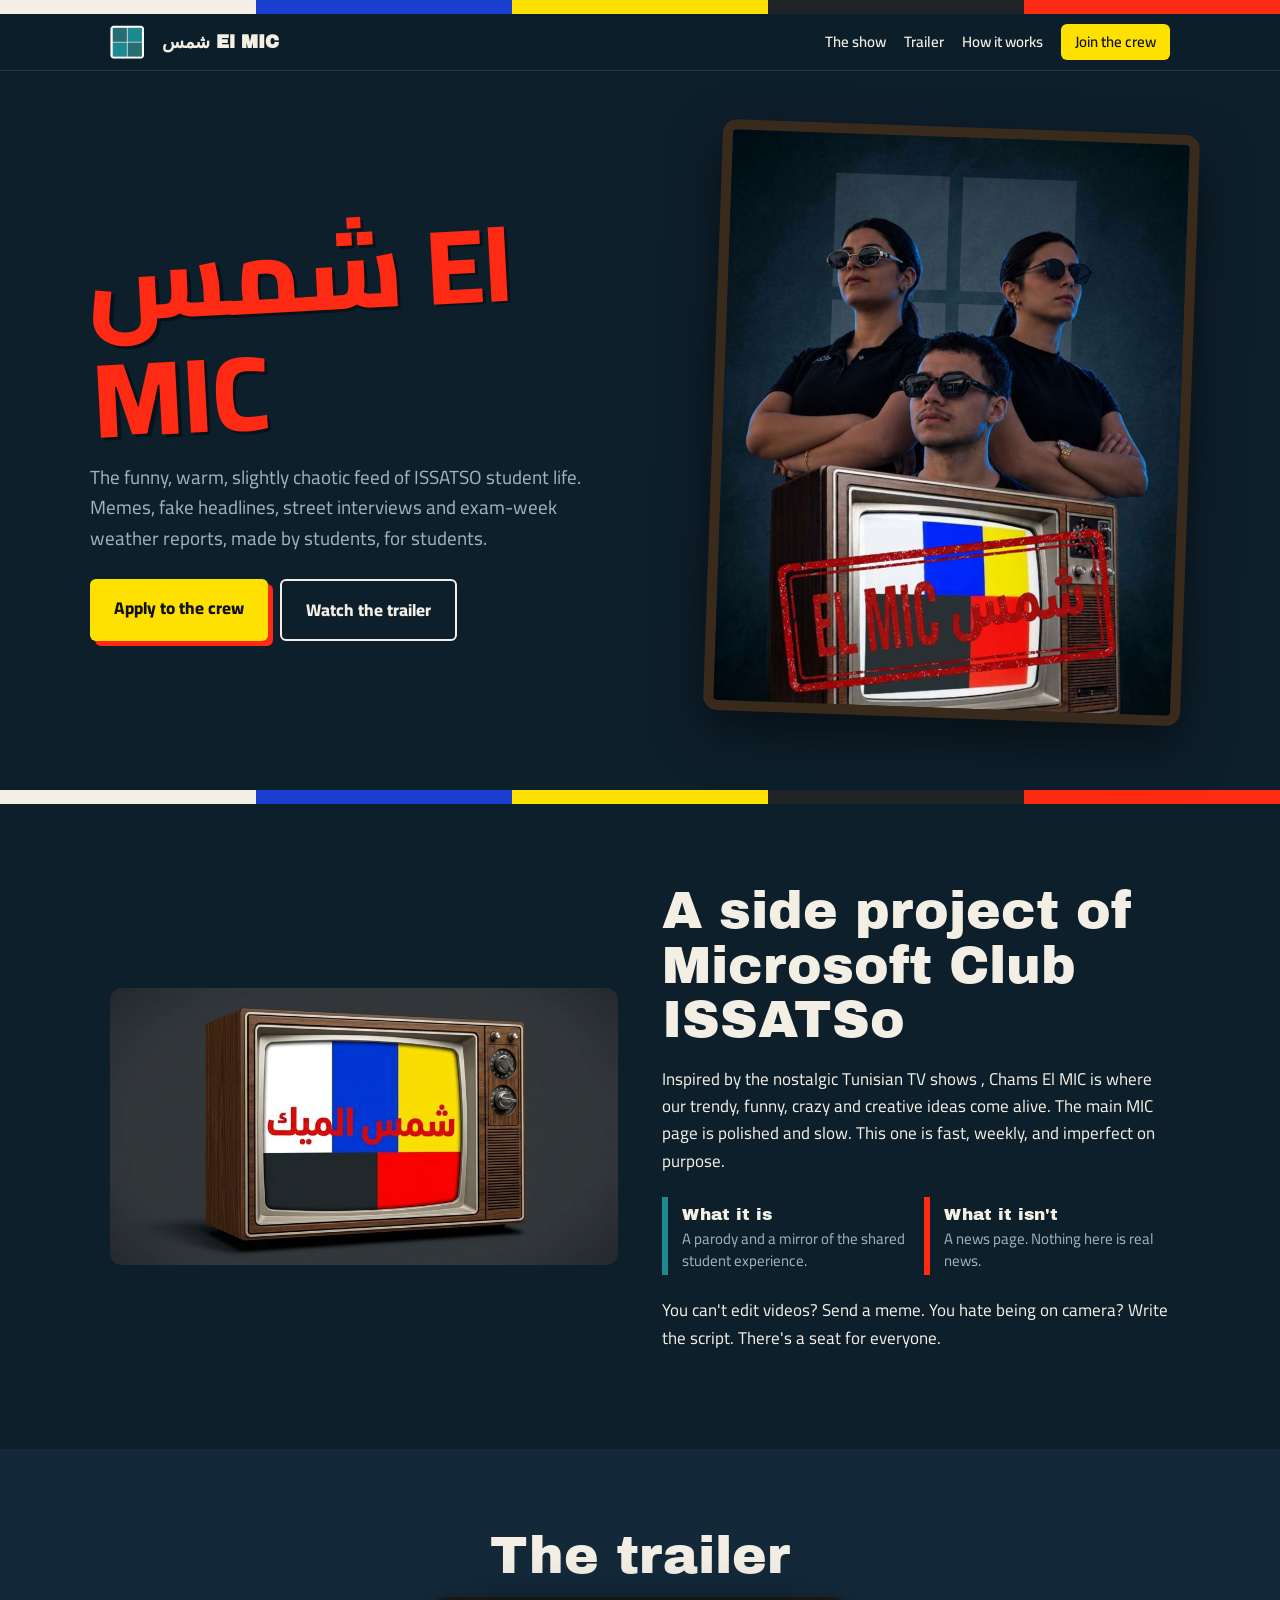
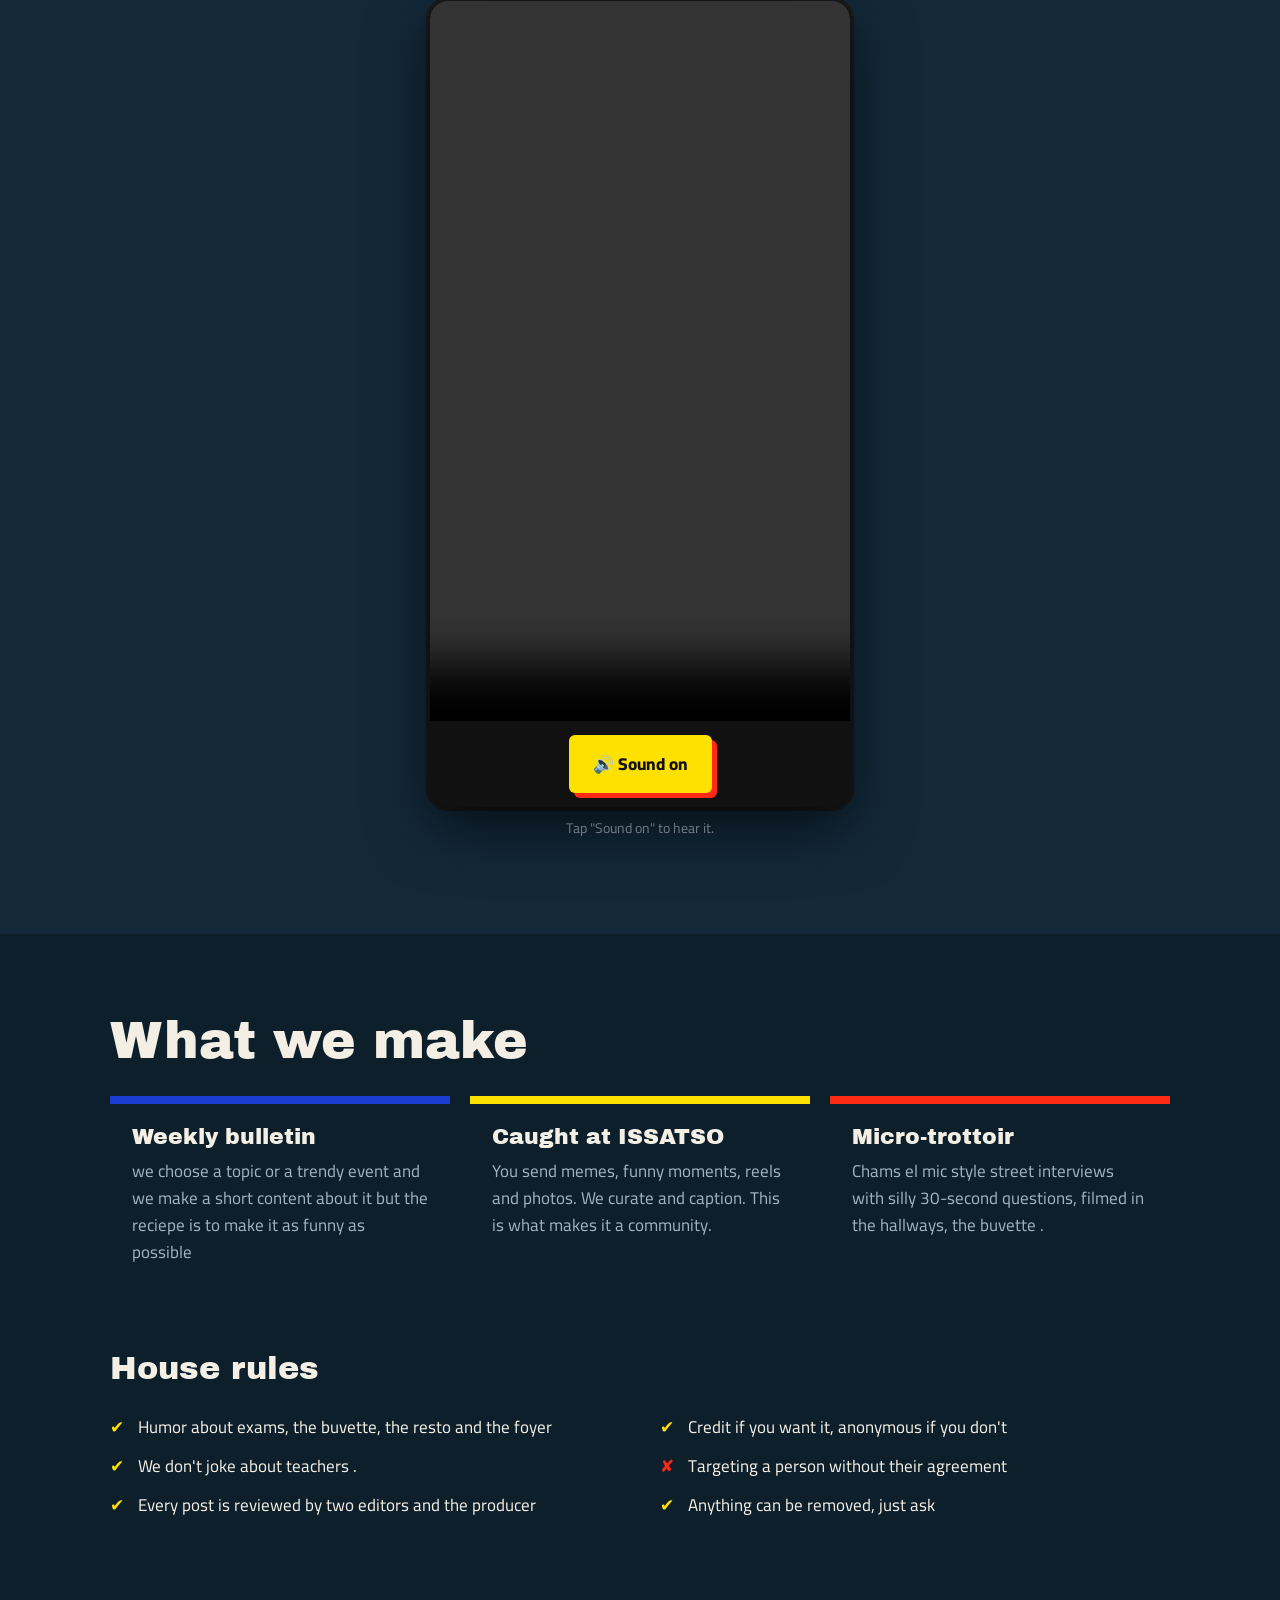
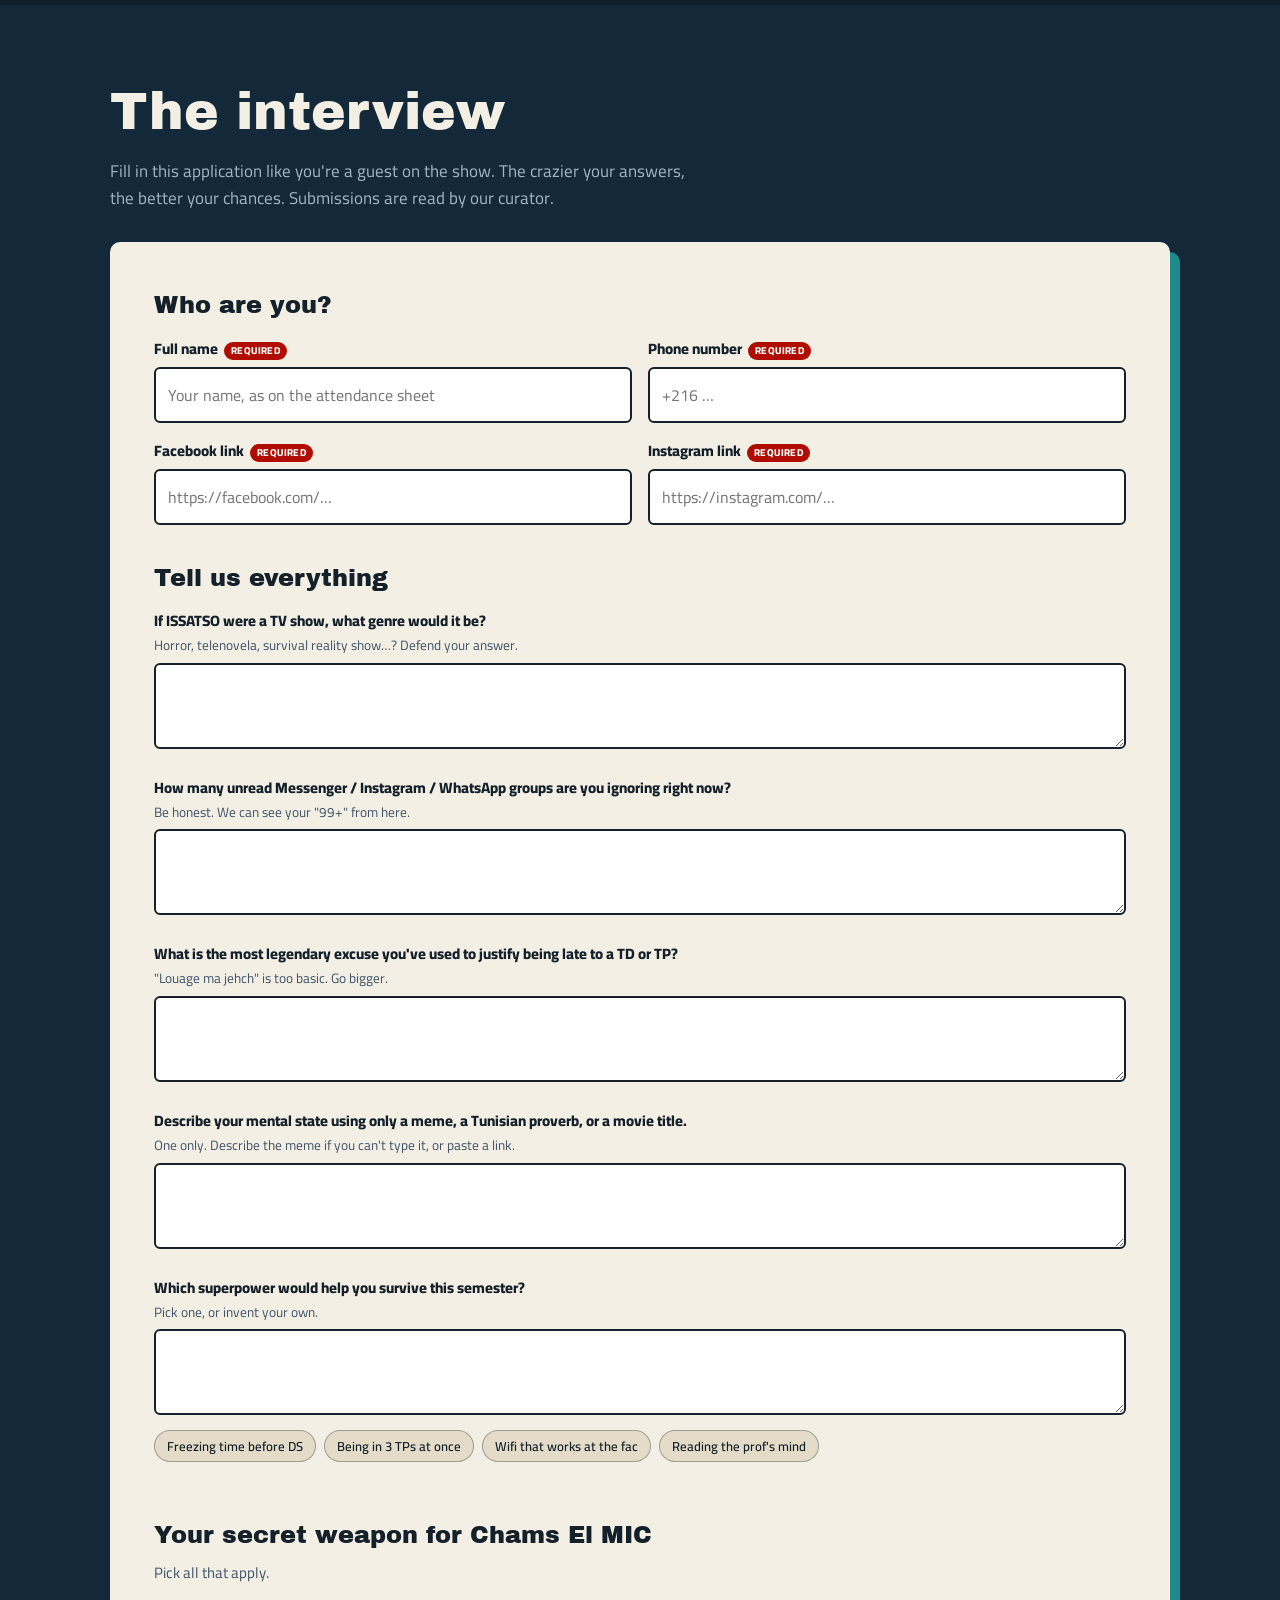
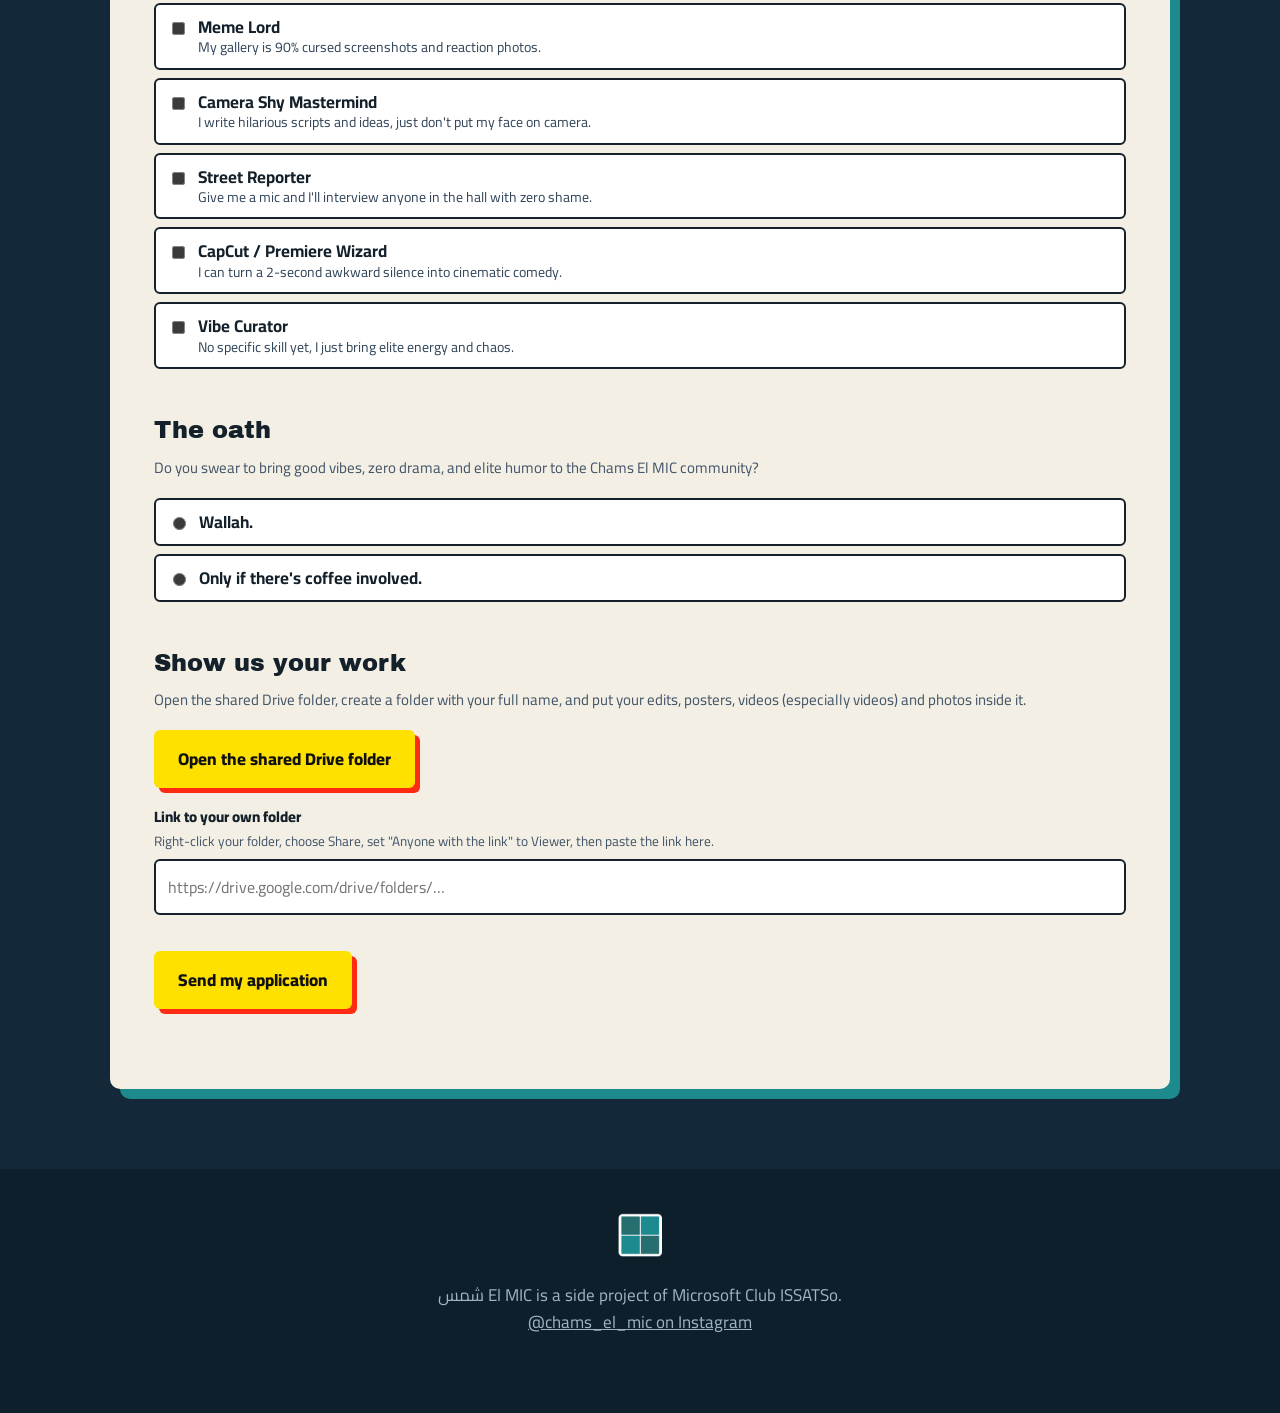
==== index.html @ e23e16e4 "fix: rename main html file to index.html for Netlify deploy" ====
<!DOCTYPE html>
<html lang="en">

<head>
  <meta charset="utf-8">
  <meta name="viewport" content="width=device-width, initial-scale=1, viewport-fit=cover">
  <title>شمس El MIC — Join the crew</title>
  <link rel="icon"
    href="data:image/svg+xml,%3Csvg xmlns='http://www.w3.org/2000/svg' viewBox='0 0 100 100'%3E%3Ctext y='.9em' font-size='90'%3E📺%3C/text%3E%3C/svg%3E">
  <link href="https://fonts.googleapis.com/css2?family=Archivo+Black&family=Cairo:wght@400;600;800&display=swap"
    rel="stylesheet">
  <link rel="stylesheet" href="styles.css">
</head>

<body>
  <div class="bars"></div>
  <nav>
    <div class="in"><img
        src="[data-uri]"
        alt="Microsoft Club ISSATSo logo"><b>شمس El MIC</b>
      <a class="l" href="#about">The show</a><a class="l" href="#trailer">Trailer</a><a class="l" href="#how">How it
        works</a><a class="btn" href="#join">Join the crew</a>
    </div>
  </nav>

  <header class="wrap hero">
    <div>
      <h1><span class="ar">شمس El MIC</span></h1>
      <p>The funny, warm, slightly chaotic feed of ISSATSO student life. Memes, fake headlines, street interviews and
        exam-week weather reports, made by students, for students.</p>
      <div class="cta"><a class="b y" href="#join">Apply to the crew</a><a class="b o" href="#trailer">Watch the
          trailer</a></div>
    </div>
    <img class="poster"
      src="[data-uri]"
      alt="Three students in sunglasses behind a retro TV stamped Chams El MIC">
  </header>
  <div class="bars"></div>

  <section id="about">
    <div class="wrap two">
      <img
        src="[data-uri]"
        alt="Retro TV showing the Chams El MIC test card">
      <div>
        <h2>A side project of Microsoft Club ISSATSo</h2>
        <p>Inspired by the nostalgic Tunisian TV shows , Chams El MIC is where our trendy, funny, crazy
          and creative ideas come alive. The main MIC page is polished and slow. This one is fast, weekly, and imperfect
          on purpose.</p>
        <div class="what">
          <div><b>What it is</b><span>A parody and a mirror of the shared student experience.</span></div>
          <div class="no"><b>What it isn't</b><span>A news page. Nothing here is real news.</span></div>
        </div>
        <p class="offer-note">You can't edit videos? Send a meme. You hate being on camera? Write the script.
          There's a seat for everyone.</p>
      </div>
    </div>
  </section>

  <section id="trailer" class="sec2">
    <div class="wrap">
      <h2 class="section-heading-centered">The trailer</h2>
      <div class="cinema">
        <div class="cinema-screen" id="screen"></div>
        <div class="cinema-controls">
          <button class="b y" id="mute" type="button" hidden>🔊 Sound on</button>
        </div>
      </div>
      <p class="trailer-note" id="tnote"></p>
    </div>
  </section>

  <section id="how">
    <div class="wrap">
      <h2>What we make</h2>
      <div class="steps">
        <article>
          <h3>Weekly bulletin</h3>
          <p>we choose a topic or a trendy event and we make a short content about it but the reciepe is to make it as
            funny as possible </p>
        </article>
        <article>
          <h3>Caught at ISSATSO</h3>
          <p>You send memes, funny moments, reels and photos. We curate and caption. This is what makes it a community.
          </p>
        </article>
        <article>
          <h3>Micro-trottoir</h3>
          <p>Chams el mic style street interviews with silly 30-second questions, filmed in the hallways, the buvette .
          </p>
        </article>
      </div>
      <h2 class="house-rules-heading">House rules</h2>
      <ul class="charter">
        <li>Humor about exams, the buvette, the resto and the foyer</li>
        <li>We don't joke about teachers .</li>
        <li>Every post is reviewed by two editors and the producer</li>
        <li>Credit if you want it, anonymous if you don't</li>
        <li class="n">Targeting a person without their agreement</li>
        <li>Anything can be removed, just ask</li>
      </ul>
    </div>
  </section>

  <section id="join" class="sec2">
    <div class="wrap">
      <h2>The interview</h2>
      <p class="application-intro">Fill in this application like you're a guest on the show. The crazier
        your answers, the better your chances. Submissions are read by our curator.</p>
      <form id="f" novalidate>
        <div id="formbody">
          <fieldset>
            <legend>Who are you?</legend>
            <div class="g">
              <label class="f">Full name<small class="req-note">Required</small><input type="text" name="name" required autocomplete="name"
                  placeholder="Your name, as on the attendance sheet"></label>
              <label class="f">Phone number<small class="req-note">Required</small><input type="tel" name="phone" required autocomplete="tel"
                  placeholder="+216 …"></label>
              <label class="f">Facebook link<small class="req-note">Required</small><input type="url" name="facebook" required
                  placeholder="https://facebook.com/…"></label>
              <label class="f">Instagram link<small class="req-note">Required</small><input type="url" name="instagram" required
                  placeholder="https://instagram.com/…"></label>
            </div>
          </fieldset>
          <fieldset>
            <legend>Tell us everything</legend>
            <div class="q"><label class="f">If ISSATSO were a TV show, what genre would it be?<small>Horror, telenovela,
                  survival reality show…? Defend your answer.</small><textarea name="q_genre"></textarea></label></div>
            <div class="q"><label class="f">How many unread Messenger / Instagram / WhatsApp groups are you ignoring
                right now?<small>Be honest. We can see your "99+" from here.</small><textarea
                  name="q_groups"></textarea></label></div>
            <div class="q"><label class="f">What is the most legendary excuse you've used to justify being late to a TD
                or TP?<small>"Louage ma jehch" is too basic. Go bigger.</small><textarea
                  name="q_excuse"></textarea></label></div>
            <div class="q"><label class="f">Describe your mental state using only a meme, a Tunisian proverb, or a movie
                title.<small>One only. Describe the meme if you can't type it, or paste a link.</small><textarea
                  name="q_mind"></textarea></label></div>
            <div class="q"><label class="f">Which superpower would help you survive this semester?<small>Pick one, or
                  invent your own.</small><textarea name="q_power" id="power"></textarea></label>
              <div class="chips" data-for="power"><button type="button">Freezing time before DS</button><button
                  type="button">Being in 3 TPs at once</button><button type="button">Wifi that works at the
                  fac</button><button type="button">Reading the prof's mind</button></div>
            </div>
          </fieldset>
          <fieldset>
            <legend>Your secret weapon for Chams El MIC</legend>
            <p class="sub">Pick all that apply.</p>
            <label class="opt"><input type="checkbox" name="weapon" value="Meme Lord">
              <div><b>Meme Lord</b><span>My gallery is 90% cursed screenshots and reaction photos.</span></div>
            </label>
            <label class="opt"><input type="checkbox" name="weapon" value="Camera Shy Mastermind">
              <div><b>Camera Shy Mastermind</b><span>I write hilarious scripts and ideas, just don't put my face on
                  camera.</span></div>
            </label>
            <label class="opt"><input type="checkbox" name="weapon" value="Street Reporter">
              <div><b>Street Reporter</b><span>Give me a mic and I'll interview anyone in the hall with zero
                  shame.</span></div>
            </label>
            <label class="opt"><input type="checkbox" name="weapon" value="CapCut/Premiere Wizard">
              <div><b>CapCut / Premiere Wizard</b><span>I can turn a 2-second awkward silence into cinematic
                  comedy.</span></div>
            </label>
            <label class="opt"><input type="checkbox" name="weapon" value="Vibe Curator">
              <div><b>Vibe Curator</b><span>No specific skill yet, I just bring elite energy and chaos.</span></div>
            </label>
          </fieldset>
          <fieldset>
            <legend>The oath</legend>
            <p class="sub">Do you swear to bring good vibes, zero drama, and elite humor to the Chams El MIC community?
            </p>
            <label class="opt"><input type="radio" name="oath" value="Wallah I swear" required>
              <div><b>Wallah.</b></div>
            </label>
            <label class="opt"><input type="radio" name="oath" value="Only if there's coffee involved">
              <div><b>Only if there's coffee involved.</b></div>
            </label>
          </fieldset>
          <fieldset>
            <legend>Show us your work</legend>
            <p class="sub">Open the shared Drive folder, create a folder with your full name, and put your edits,
              posters, videos (especially videos) and photos inside it.</p>
            <p><a class="b y"
                href="https://drive.google.com/drive/folders/1q2_h8qsWK98lzIp7lBUk5NIuYo87Y4Lu?usp=sharing"
                target="_blank" rel="noopener">Open the shared Drive folder</a></p>
            <label class="f">Link to your own folder<small>Right-click your folder, choose Share, set "Anyone with the
                link" to Viewer, then paste the link here.</small><input type="url" name="drive"
                placeholder="https://drive.google.com/drive/folders/…"></label>
          </fieldset>
          <div class="form-actions">
            <button class="b y" type="submit" id="go">Send my application</button>
            <button class="b o" type="button" id="dlpdf">⬇ Download as PDF</button>
          </div>
          <div class="err" id="err" role="alert"></div>
        </div>
        <div id="ok" tabindex="-1"></div>
      </form>
    </div>
  </section>

  <footer>
    <div class="wrap"><img
        src="[data-uri]"
        alt="">
      <p>شمس El MIC is a side project of Microsoft Club ISSATSo.<br><a href="https://www.instagram.com/chams_el_mic/"
          target="_blank" rel="noopener">@chams_el_mic on Instagram</a></p>
    </div>
  </footer>

  <script src="script.js" defer></script>
</body>

</html>
---- styles.css ----
:root {
      --bg: #0e1f2c;
      --bg2: #13293a;
      --ink: #f3efe4;
      --mute: #9fb3c0;
      --blue: #1a3fd0;
      --yel: #ffe100;
      --red: #ff2a14;
      --teal: #1d8a8d;
      --char: #202426;
      --r: 6px;
      box-sizing: border-box;
      padding-top: env(safe-area-inset-top, 0px);
      padding-bottom: env(safe-area-inset-bottom, 0px)
    }

    @media (prefers-color-scheme:dark) {
      :root:not([data-theme="light"]) {
        --bg: #0e1f2c
      }
    }

    :root[data-theme="dark"] {
      --bg: #0e1f2c
    }

    html {
      scroll-padding-top: 70px;
      scroll-behavior: smooth;
      color-scheme: dark
    }

    * {
      box-sizing: border-box
    }

    body {
      margin: 0;
      background: var(--bg);
      color: var(--ink);
      font: 400 17px/1.6 Cairo, system-ui, sans-serif;
      overflow-x: hidden
    }

    h1,
    h2,
    h3 {
      font-family: 'Archivo Black', Cairo, sans-serif;
      font-weight: 400;
      line-height: 1.05;
      margin: 0
    }

    a {
      color: inherit
    }

    :focus-visible {
      outline: 3px solid var(--yel);
      outline-offset: 3px
    }

    .bars {
      height: 14px;
      background: linear-gradient(90deg, #f3efe4 0 20%, var(--blue) 20% 40%, var(--yel) 40% 60%, var(--char) 60% 80%, var(--red) 80%)
    }

    nav {
      position: sticky;
      top: 0;
      z-index: 20;
      background: rgba(14, 31, 44, .92);
      backdrop-filter: blur(8px);
      border-bottom: 1px solid #ffffff1f
    }

    nav .in {
      max-width: 1100px;
      margin: auto;
      padding: 10px 20px;
      display: flex;
      align-items: center;
      gap: 18px
    }

    nav img {
      width: 34px;
      height: 34px
    }

    nav b {
      font-family: 'Archivo Black';
      margin-right: auto;
      font-size: 18px
    }

    nav a {
      text-decoration: none;
      font-weight: 600;
      font-size: 15px
    }

    nav a.btn {
      background: var(--yel);
      color: #111;
      padding: 6px 14px;
      border-radius: var(--r)
    }

    @media(max-width:640px) {
      nav .l {
        display: none
      }
    }

    .wrap {
      max-width: 1100px;
      margin: auto;
      padding: 0 20px
    }

    section {
      padding: 80px 0
    }

    .hero {
      display: grid;
      grid-template-columns: 1.1fr .9fr;
      gap: 40px;
      align-items: center;
      padding: 56px 0 72px
    }

    .hero h1 {
      font-size: clamp(44px, 8vw, 92px)
    }

    .hero h1 .ar {
      display: block;
      color: var(--red);
      font-family: Cairo;
      font-weight: 800;
      font-size: 1.15em;
      line-height: 1.1;
      transform: rotate(-3deg);
      margin: 6px 0 10px;
      text-shadow: 3px 3px 0 #0006
    }

    .hero p {
      max-width: 46ch;
      color: var(--mute);
      font-size: 19px
    }

    .cta {
      display: flex;
      gap: 12px;
      flex-wrap: wrap;
      margin-top: 26px
    }

    .b {
      display: inline-block;
      border: 0;
      cursor: pointer;
      font: 800 17px Cairo;
      padding: 13px 24px;
      border-radius: var(--r);
      text-decoration: none
    }

    .b.y {
      background: var(--yel);
      color: #111;
      box-shadow: 5px 5px 0 var(--red)
    }

    .b.o {
      border: 2px solid var(--ink);
      color: var(--ink);
      background: none
    }

    .b:active {
      transform: translate(2px, 2px)
    }

    .poster {
      border: 10px solid #3a2a1c;
      border-radius: 14px;
      box-shadow: 0 20px 50px #0008;
      transform: rotate(2deg);
      width: 100%;
      display: block
    }

    @media(max-width:820px) {
      .hero {
        grid-template-columns: 1fr
      }

      .poster {
        max-width: 420px;
        margin: auto
      }
    }

    h2 {
      font-size: clamp(32px, 5vw, 52px);
      margin-bottom: 18px
    }

    .two {
      display: grid;
      grid-template-columns: 1fr 1fr;
      gap: 44px;
      align-items: center
    }

    @media(max-width:820px) {
      .two {
        grid-template-columns: 1fr
      }
    }

    .two img {
      width: 100%;
      border-radius: 12px
    }

    .what {
      display: grid;
      grid-template-columns: 1fr 1fr;
      gap: 16px;
      margin-top: 22px
    }

    .what div {
      border-left: 6px solid var(--teal);
      padding: 4px 0 4px 14px
    }

    .what div.no {
      border-color: var(--red)
    }

    .what b {
      display: block;
      font-family: 'Archivo Black';
      font-weight: 400
    }

    .what span {
      color: var(--mute);
      font-size: 15px;
      display: block;
      line-height: 1.45
    }

    .cinema {
      position: relative;
      max-width: 100%;
      margin: 0 auto;
      border-radius: 18px;
      overflow: hidden;
      box-shadow: 0 20px 60px #000a, 0 0 0 4px #1a1a1a;
      background: #000;
    }

    .cinema-screen {
      position: relative;
      width: 100%;
      aspect-ratio: 9/16;
      max-height: 80vh;
      background: #000;
      overflow: hidden;
    }

    @media(min-width:600px) {
      .cinema {
        max-width: 480px;
      }
    }

    @media(min-width:900px) {
      .cinema {
        max-width: 420px;
      }
    }

    .cinema-screen video,
    .cinema-screen iframe {
      width: 100%;
      height: 100%;
      border: 0;
      display: block;
      object-fit: contain;
      background: #000;
    }

    .cinema-controls {
      display: flex;
      gap: 10px;
      justify-content: center;
      flex-wrap: wrap;
      padding: 14px 0;
      background: #111;
    }

    .trailer-note {
      text-align: center;
      color: var(--mute);
      font-size: 14px;
      margin-top: 10px
    }

    .sec2 {
      background: var(--bg2)
    }

    .steps {
      display: grid;
      grid-template-columns: repeat(3, 1fr);
      gap: 20px;
      margin-top: 28px
    }

    @media(max-width:820px) {
      .steps {
        grid-template-columns: 1fr
      }
    }

    .steps article {
      padding: 22px;
      background: var(--bg);
      border-top: 8px solid var(--blue)
    }

    .steps article:nth-child(2) {
      border-color: var(--yel)
    }

    .steps article:nth-child(3) {
      border-color: var(--red)
    }

    .steps h3 {
      font-size: 22px;
      margin-bottom: 8px
    }

    .steps p {
      margin: 0;
      color: var(--mute)
    }

    .charter {
      columns: 2;
      gap: 40px;
      margin: 22px 0 0;
      padding: 0;
      list-style: none
    }

    @media(max-width:700px) {
      .charter {
        columns: 1
      }
    }

    .charter li {
      break-inside: avoid;
      padding: 6px 0 6px 28px;
      position: relative
    }

    .charter li:before {
      content: "✔";
      position: absolute;
      left: 0;
      color: var(--yel)
    }

    .charter li.n:before {
      content: "✘";
      color: var(--red)
    }

    form {
      background: #f3efe4;
      color: #14202a;
      padding: clamp(20px, 4vw, 44px);
      border-radius: 10px;
      box-shadow: 10px 10px 0 var(--teal);
      margin-top: 30px
    }

    fieldset {
      border: 0;
      padding: 0;
      margin: 0 0 34px
    }

    legend {
      font-family: 'Archivo Black';
      font-size: 24px;
      padding: 0 0 12px;
      color: #14202a
    }

    .sub {
      margin: -6px 0 18px;
      color: #44566a;
      font-size: 15px
    }

    .g {
      display: grid;
      grid-template-columns: 1fr 1fr;
      gap: 16px
    }

    @media(max-width:700px) {
      .g {
        grid-template-columns: 1fr
      }
    }

    label.f {
      display: block;
      font-weight: 800;
      font-size: 15px
    }

    .f small {
      display: block;
      font-weight: 400;
      color: #44566a;
      font-size: 13.5px;
      margin-top: 2px
    }

    input[type=text],
    input[type=url],
    input[type=tel],
    textarea {
      width: 100%;
      margin-top: 6px;
      padding: 11px 12px;
      border: 2px solid #14202a;
      border-radius: var(--r);
      background: #fff;
      font: 400 16px Cairo;
      color: #14202a
    }

    textarea {
      min-height: 84px;
      resize: vertical
    }

    .q {
      margin-bottom: 20px
    }

    .chips {
      display: flex;
      gap: 8px;
      flex-wrap: wrap;
      margin-top: 8px
    }

    .chips button {
      font: 600 13px Cairo;
      background: #e4dcc8;
      border: 1px solid #14202a55;
      border-radius: 99px;
      padding: 3px 12px;
      cursor: pointer;
      color: #14202a
    }

    .opt {
      display: flex;
      gap: 10px;
      align-items: flex-start;
      padding: 11px 12px;
      border: 2px solid #14202a;
      border-radius: var(--r);
      margin-bottom: 8px;
      cursor: pointer;
      background: #fff
    }

    .opt:has(input:checked) {
      background: var(--yel)
    }

    .opt input {
      margin-top: 6px;
      accent-color: #14202a
    }

    .opt b {
      display: block;
      line-height: 1.3
    }

    .opt span {
      font-size: 14px;
      color: #33465a;
      line-height: 1.35;
      display: block
    }

    .form-actions {
      display: flex;
      gap: 12px;
      flex-wrap: wrap;
      align-items: center;
      margin-bottom: 10px
    }

    .req-note,
    .f small.req-note {
      display: inline-block;
      font-size: 10px;
      font-weight: 800;
      color: #fff;
      background: #b00d00;
      padding: 1px 7px;
      border-radius: 99px;
      letter-spacing: .04em;
      text-transform: uppercase;
      margin-left: 6px;
      vertical-align: middle
    }

    .err {
      color: #b00d00;
      font-weight: 800;
      margin-top: 10px;
      min-height: 1.4em
    }

    #ok {
      display: none;
      text-align: center;
      padding: 30px 10px
    }

    #ok h3 {
      font-size: 34px;
      color: #14202a
    }

    #ok pre {
      text-align: left;
      white-space: pre-wrap;
      background: #fff;
      border: 2px dashed #14202a;
      padding: 14px;
      border-radius: 8px;
      max-height: 240px;
      overflow: auto;
      font: 400 13px Cairo
    }

    footer {
      padding: 44px 0 60px;
      text-align: center;
      color: var(--mute)
    }

    footer img {
      width: 44px
    }
  

    .offer-note {
      margin-top: 22px
    }

    .section-heading-centered {
      text-align: center
    }

    .house-rules-heading {
      margin-top: 64px;
      font-size: 32px
    }

    .application-intro {
      max-width: 60ch;
      color: var(--mute)
    }

    .b.o.dark-button {
      color: #14202a;
      border-color: #14202a
    }

    .form-hidden {
      display: none
    }

    #ok.is-visible {
      display: block
    }
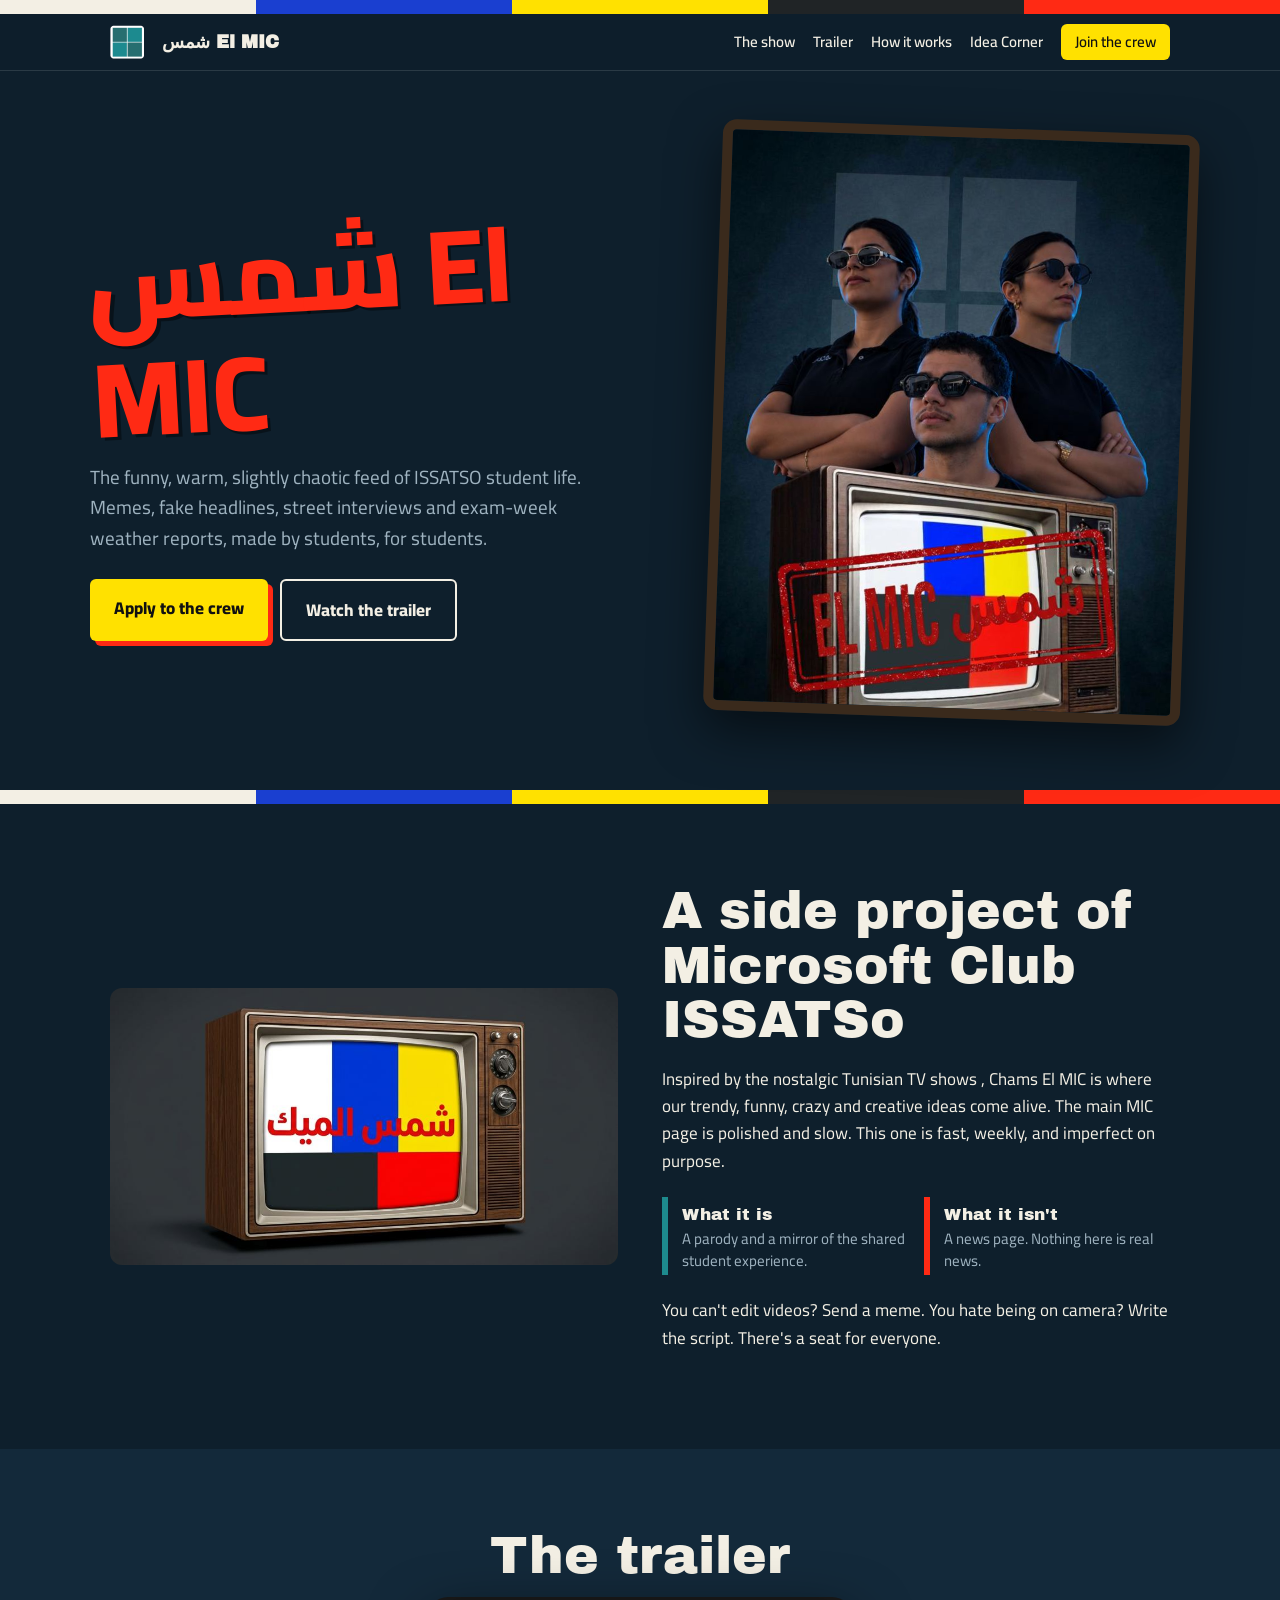
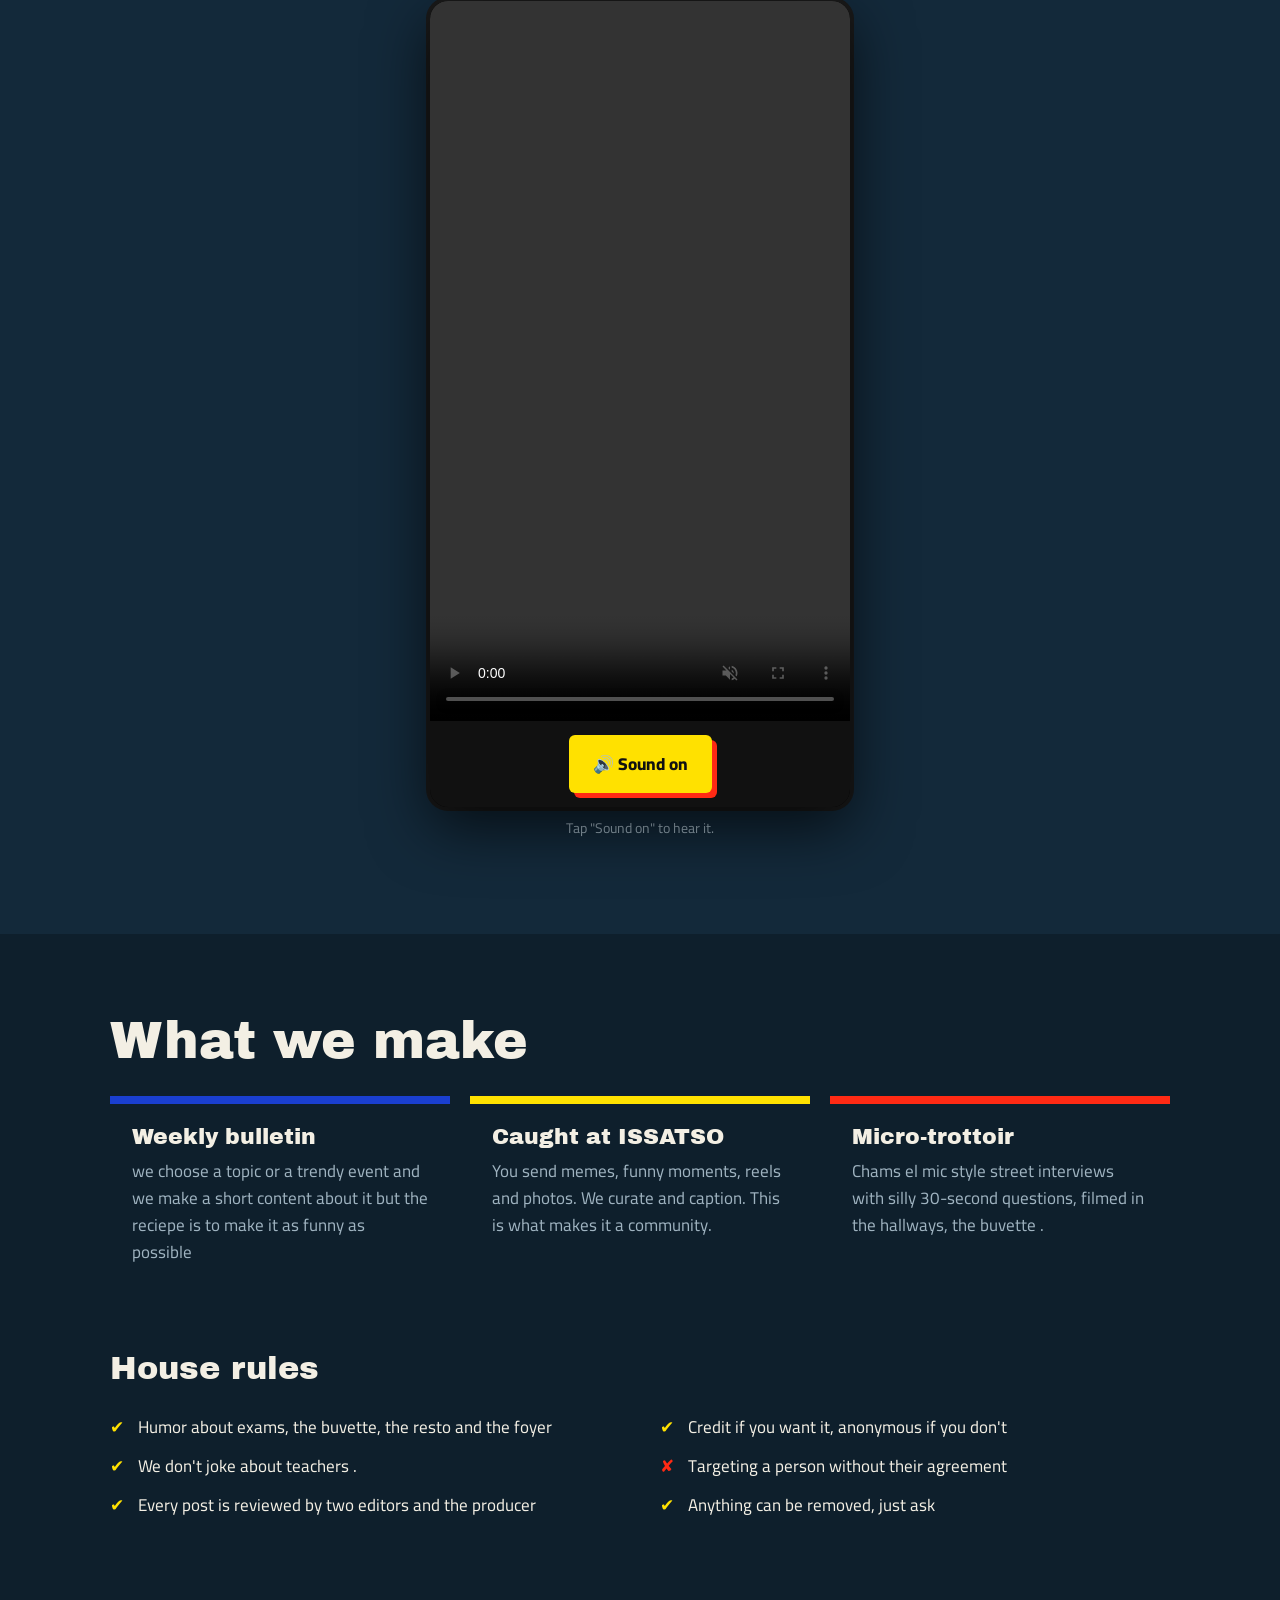
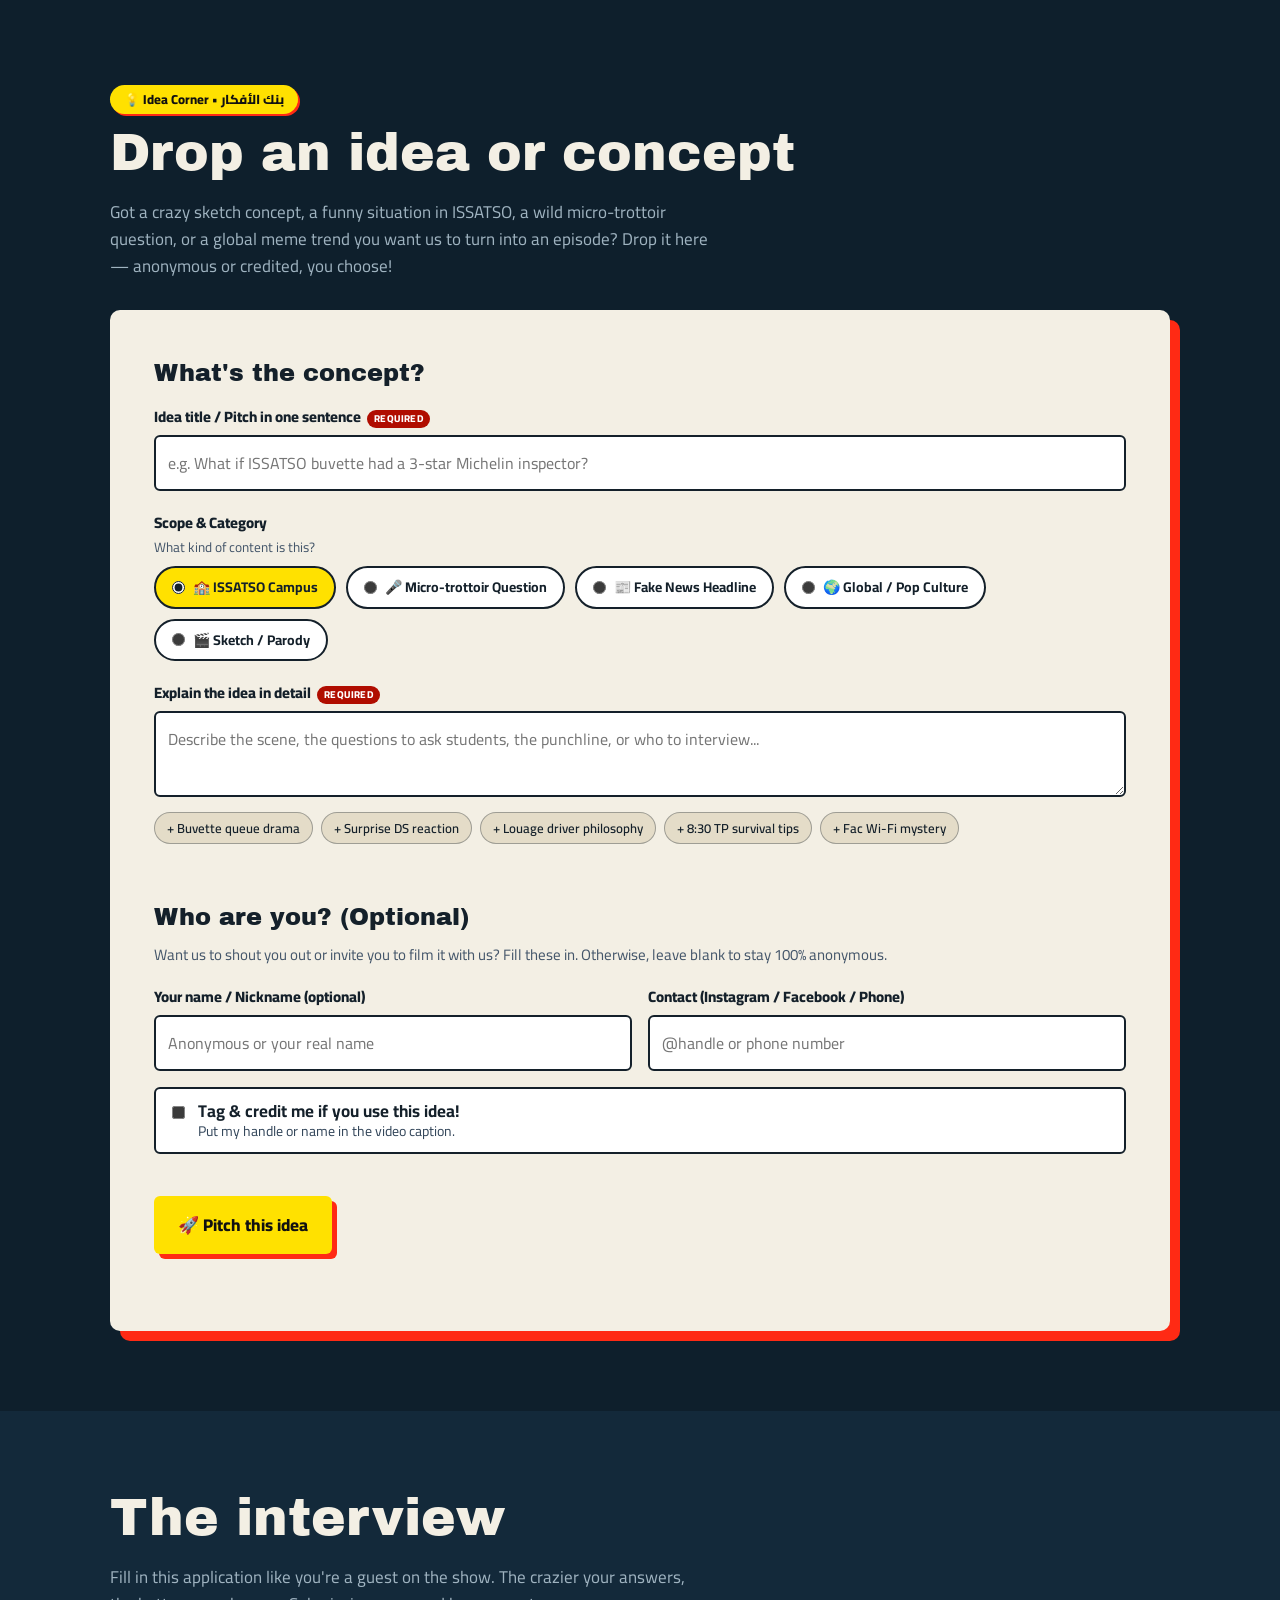
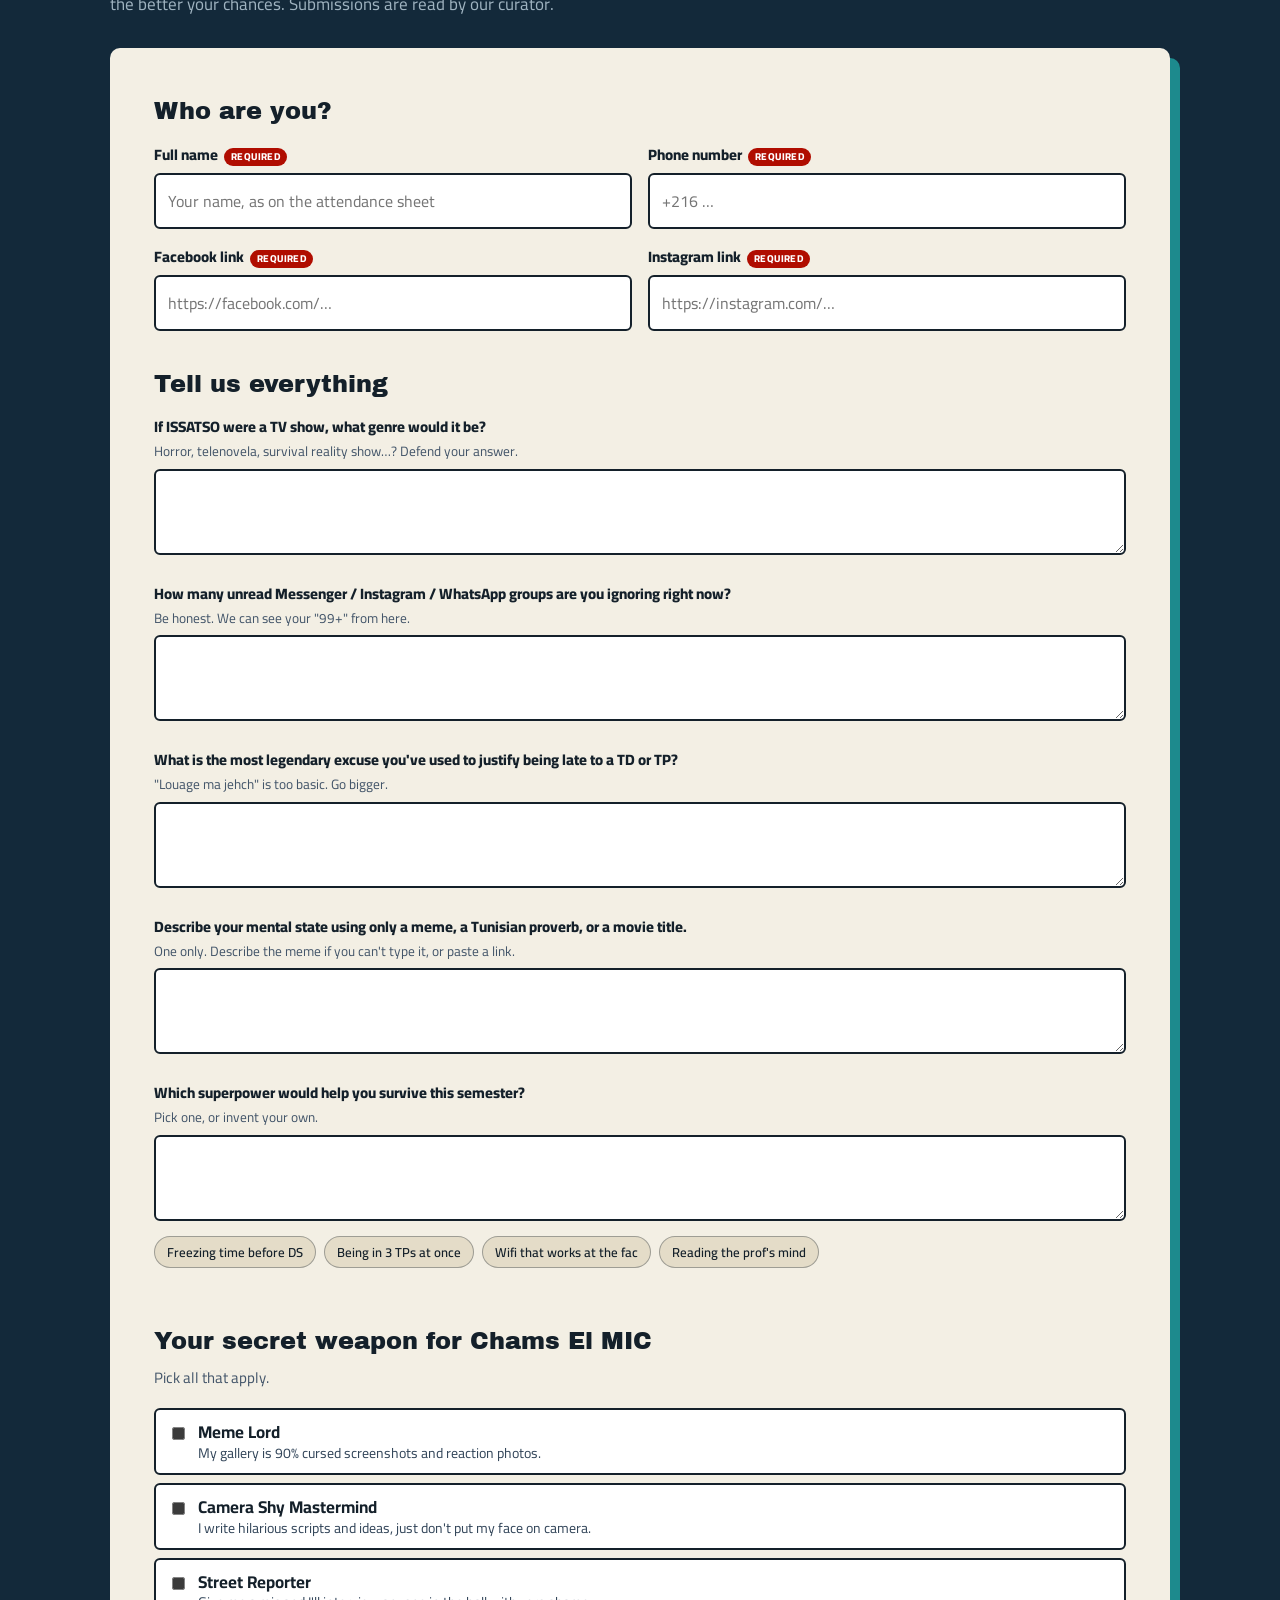
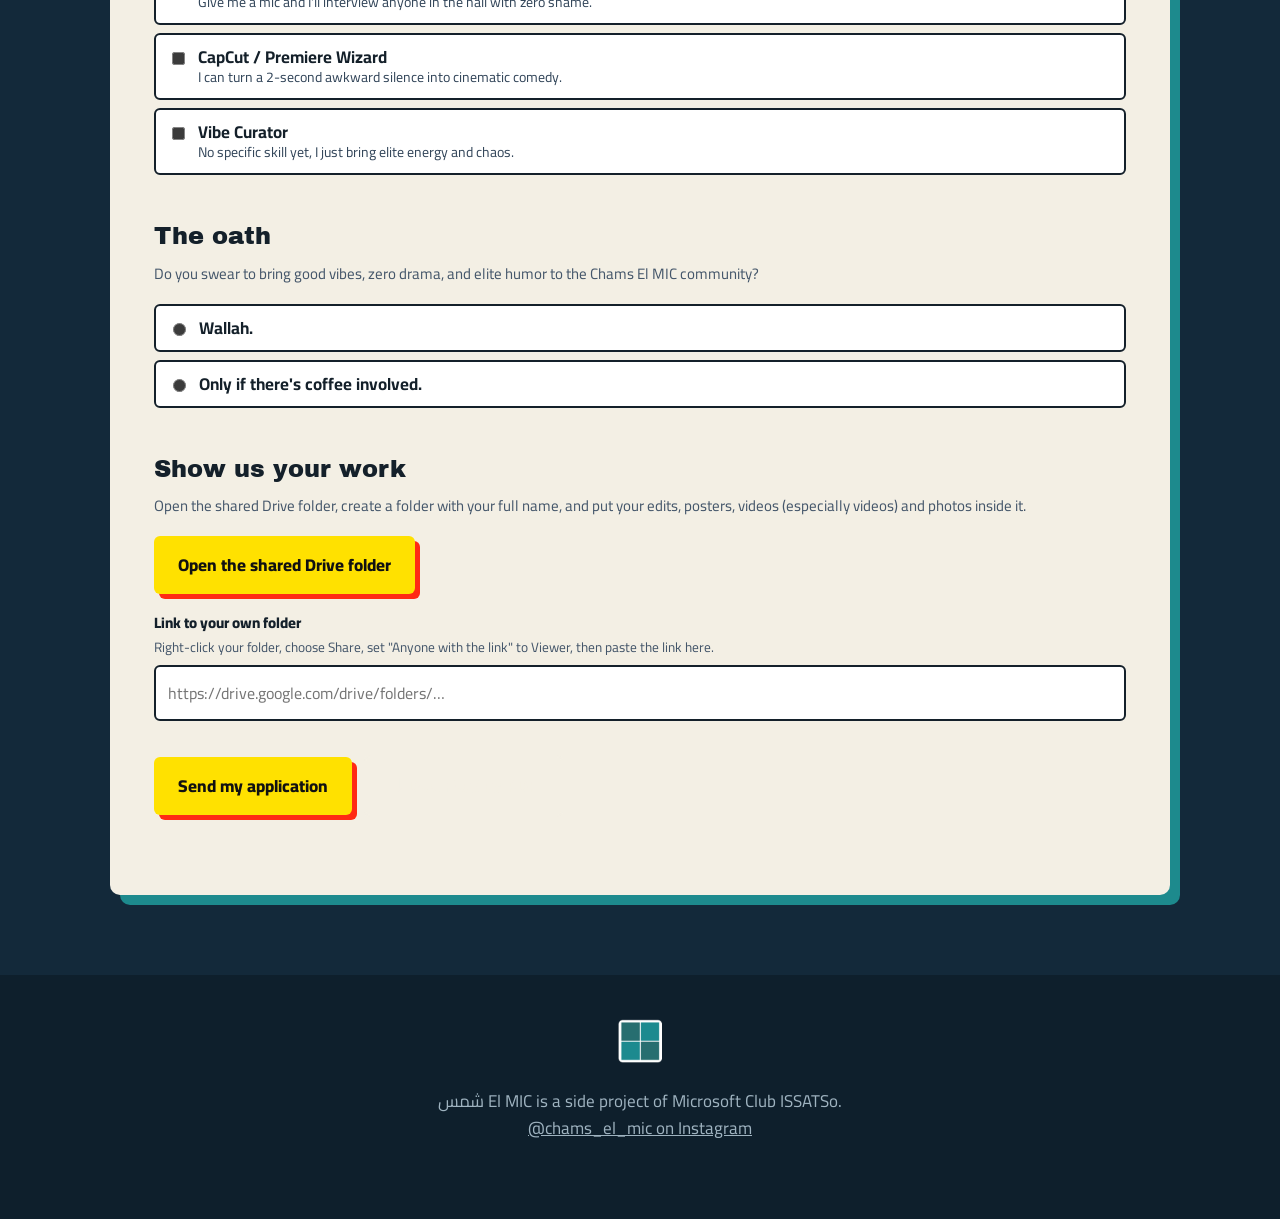
==== commit e528ff29: "feat: add Idea Corner section in navbar and page" ====
--- a/index.html
+++ b/index.html
@@ -19,7 +19,7 @@
         src="[data-uri]"
         alt="Microsoft Club ISSATSo logo"><b>شمس El MIC</b>
       <a class="l" href="#about">The show</a><a class="l" href="#trailer">Trailer</a><a class="l" href="#how">How it
-        works</a><a class="btn" href="#join">Join the crew</a>
+        works</a><a class="l" href="#ideas">Idea Corner</a><a class="btn" href="#join">Join the crew</a>
     </div>
   </nav>
 
@@ -102,6 +102,101 @@
     </div>
   </section>
 
+  <section id="ideas">
+    <div class="wrap">
+      <div class="ideas-header">
+        <span class="idea-tag">💡 Idea Corner • بنك الأفكار</span>
+        <h2>Drop an idea or concept</h2>
+        <p class="application-intro">Got a crazy sketch concept, a funny situation in ISSATSO, a wild micro-trottoir question, or a global meme trend you want us to turn into an episode? Drop it here — anonymous or credited, you choose!</p>
+      </div>
+
+      <form id="ideaForm" novalidate>
+        <div id="ideabody">
+          <fieldset>
+            <legend>What's the concept?</legend>
+            <div class="q">
+              <label class="f">Idea title / Pitch in one sentence<small class="req-note">Required</small>
+                <input type="text" name="idea_title" required placeholder="e.g. What if ISSATSO buvette had a 3-star Michelin inspector?">
+              </label>
+            </div>
+
+            <div class="q">
+              <label class="f">Scope & Category<small>What kind of content is this?</small></label>
+              <div class="idea-types">
+                <label class="opt-mini">
+                  <input type="radio" name="idea_category" value="ISSATSO Campus Life" checked>
+                  <span>🏫 ISSATSO Campus</span>
+                </label>
+                <label class="opt-mini">
+                  <input type="radio" name="idea_category" value="Micro-trottoir Question">
+                  <span>🎤 Micro-trottoir Question</span>
+                </label>
+                <label class="opt-mini">
+                  <input type="radio" name="idea_category" value="Fake News / Bulletin">
+                  <span>📰 Fake News Headline</span>
+                </label>
+                <label class="opt-mini">
+                  <input type="radio" name="idea_category" value="Global / Pop Culture Meme">
+                  <span>🌍 Global / Pop Culture</span>
+                </label>
+                <label class="opt-mini">
+                  <input type="radio" name="idea_category" value="Sketch / Video Parody">
+                  <span>🎬 Sketch / Parody</span>
+                </label>
+              </div>
+            </div>
+
+            <div class="q">
+              <label class="f">Explain the idea in detail<small class="req-note">Required</small>
+                <textarea name="idea_details" id="idea_details_input" required placeholder="Describe the scene, the questions to ask students, the punchline, or who to interview..."></textarea>
+              </label>
+              <div class="chips" data-for="idea_details_input">
+                <button type="button">+ Buvette queue drama</button>
+                <button type="button">+ Surprise DS reaction</button>
+                <button type="button">+ Louage driver philosophy</button>
+                <button type="button">+ 8:30 TP survival tips</button>
+                <button type="button">+ Fac Wi-Fi mystery</button>
+              </div>
+            </div>
+          </fieldset>
+
+          <fieldset>
+            <legend>Who are you? (Optional)</legend>
+            <p class="sub">Want us to shout you out or invite you to film it with us? Fill these in. Otherwise, leave blank to stay 100% anonymous.</p>
+            <div class="g">
+              <label class="f">Your name / Nickname (optional)
+                <input type="text" name="idea_author" placeholder="Anonymous or your real name">
+              </label>
+              <label class="f">Contact (Instagram / Facebook / Phone)
+                <input type="text" name="idea_contact" placeholder="@handle or phone number">
+              </label>
+            </div>
+            <div class="opt-credit">
+              <label class="opt">
+                <input type="checkbox" name="idea_credit_on_screen" value="yes">
+                <div><b>Tag & credit me if you use this idea!</b><span>Put my handle or name in the video caption.</span></div>
+              </label>
+            </div>
+          </fieldset>
+
+          <div class="form-actions">
+            <button class="b y" type="submit" id="submitIdeaBtn">🚀 Pitch this idea</button>
+          </div>
+          <div class="err" id="ideaErr" role="alert"></div>
+        </div>
+
+        <div id="ideaOk" class="idea-success-box" tabindex="-1">
+          <h3>💥 Idea in the brainstorm bin!</h3>
+          <p>Thanks for the fuel. Our crew reads through every concept. If this makes it to a shoot, you're officially part of the madness.</p>
+          <div class="cta">
+            <button type="button" class="b y" id="anotherIdeaBtn">Drop another idea</button>
+            <a class="b o dark-button" href="https://www.instagram.com/chams_el_mic/" target="_blank" rel="noopener">DM us on Instagram</a>
+          </div>
+        </div>
+      </form>
+    </div>
+  </section>
+
   <section id="join" class="sec2">
     <div class="wrap">
       <h2>The interview</h2>
--- a/styles.css
+++ b/styles.css
@@ -609,3 +609,87 @@
     #ok.is-visible {
       display: block
     }
+
+    /* ── Idea Corner ── */
+    .idea-tag {
+      background: var(--yel);
+      color: #111;
+      font-weight: 800;
+      font-size: 13px;
+      padding: 4px 14px;
+      border-radius: 99px;
+      display: inline-block;
+      margin-bottom: 12px;
+      box-shadow: 2px 2px 0 var(--red);
+    }
+
+    #ideaForm {
+      box-shadow: 10px 10px 0 var(--red);
+    }
+
+    .idea-types {
+      display: flex;
+      flex-wrap: wrap;
+      gap: 10px;
+      margin-top: 8px;
+    }
+
+    .opt-mini {
+      display: flex;
+      align-items: center;
+      gap: 8px;
+      background: #fff;
+      border: 2px solid #14202a;
+      border-radius: 99px;
+      padding: 8px 16px;
+      font-weight: 700;
+      font-size: 14px;
+      cursor: pointer;
+      color: #14202a;
+      transition: background 0.15s, transform 0.1s;
+    }
+
+    .opt-mini:active {
+      transform: scale(0.98);
+    }
+
+    .opt-mini:has(input:checked) {
+      background: var(--yel);
+      border-color: #14202a;
+    }
+
+    .opt-mini input {
+      accent-color: #14202a;
+      margin: 0;
+    }
+
+    .opt-credit {
+      margin-top: 16px;
+    }
+
+    .idea-success-box {
+      display: none;
+      text-align: center;
+      padding: 36px 16px;
+    }
+
+    .idea-success-box.is-visible {
+      display: block;
+    }
+
+    .idea-success-box h3 {
+      font-size: clamp(26px, 4vw, 36px);
+      color: #14202a;
+      margin-bottom: 12px;
+    }
+
+    .idea-success-box p {
+      max-width: 52ch;
+      margin: 0 auto 24px;
+      color: #44566a;
+      font-size: 17px;
+    }
+
+    .idea-success-box .cta {
+      justify-content: center;
+    }
